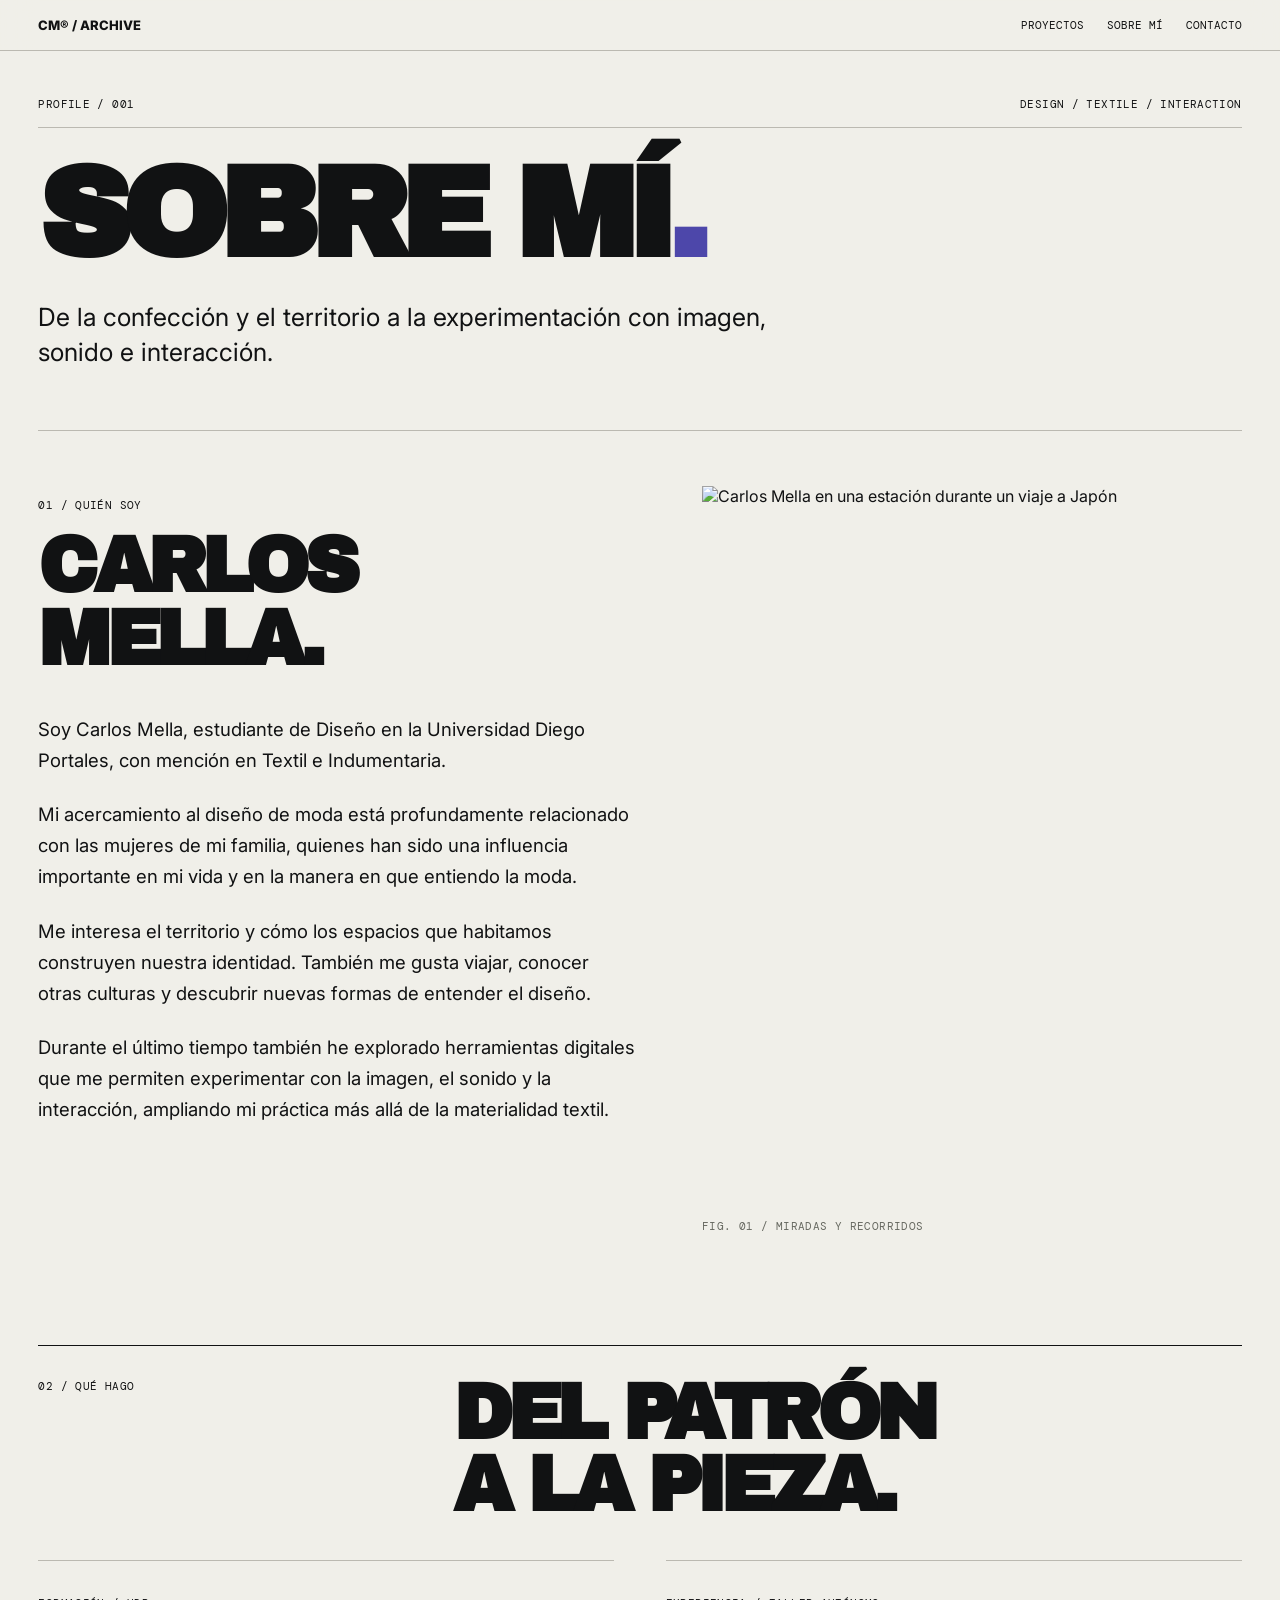
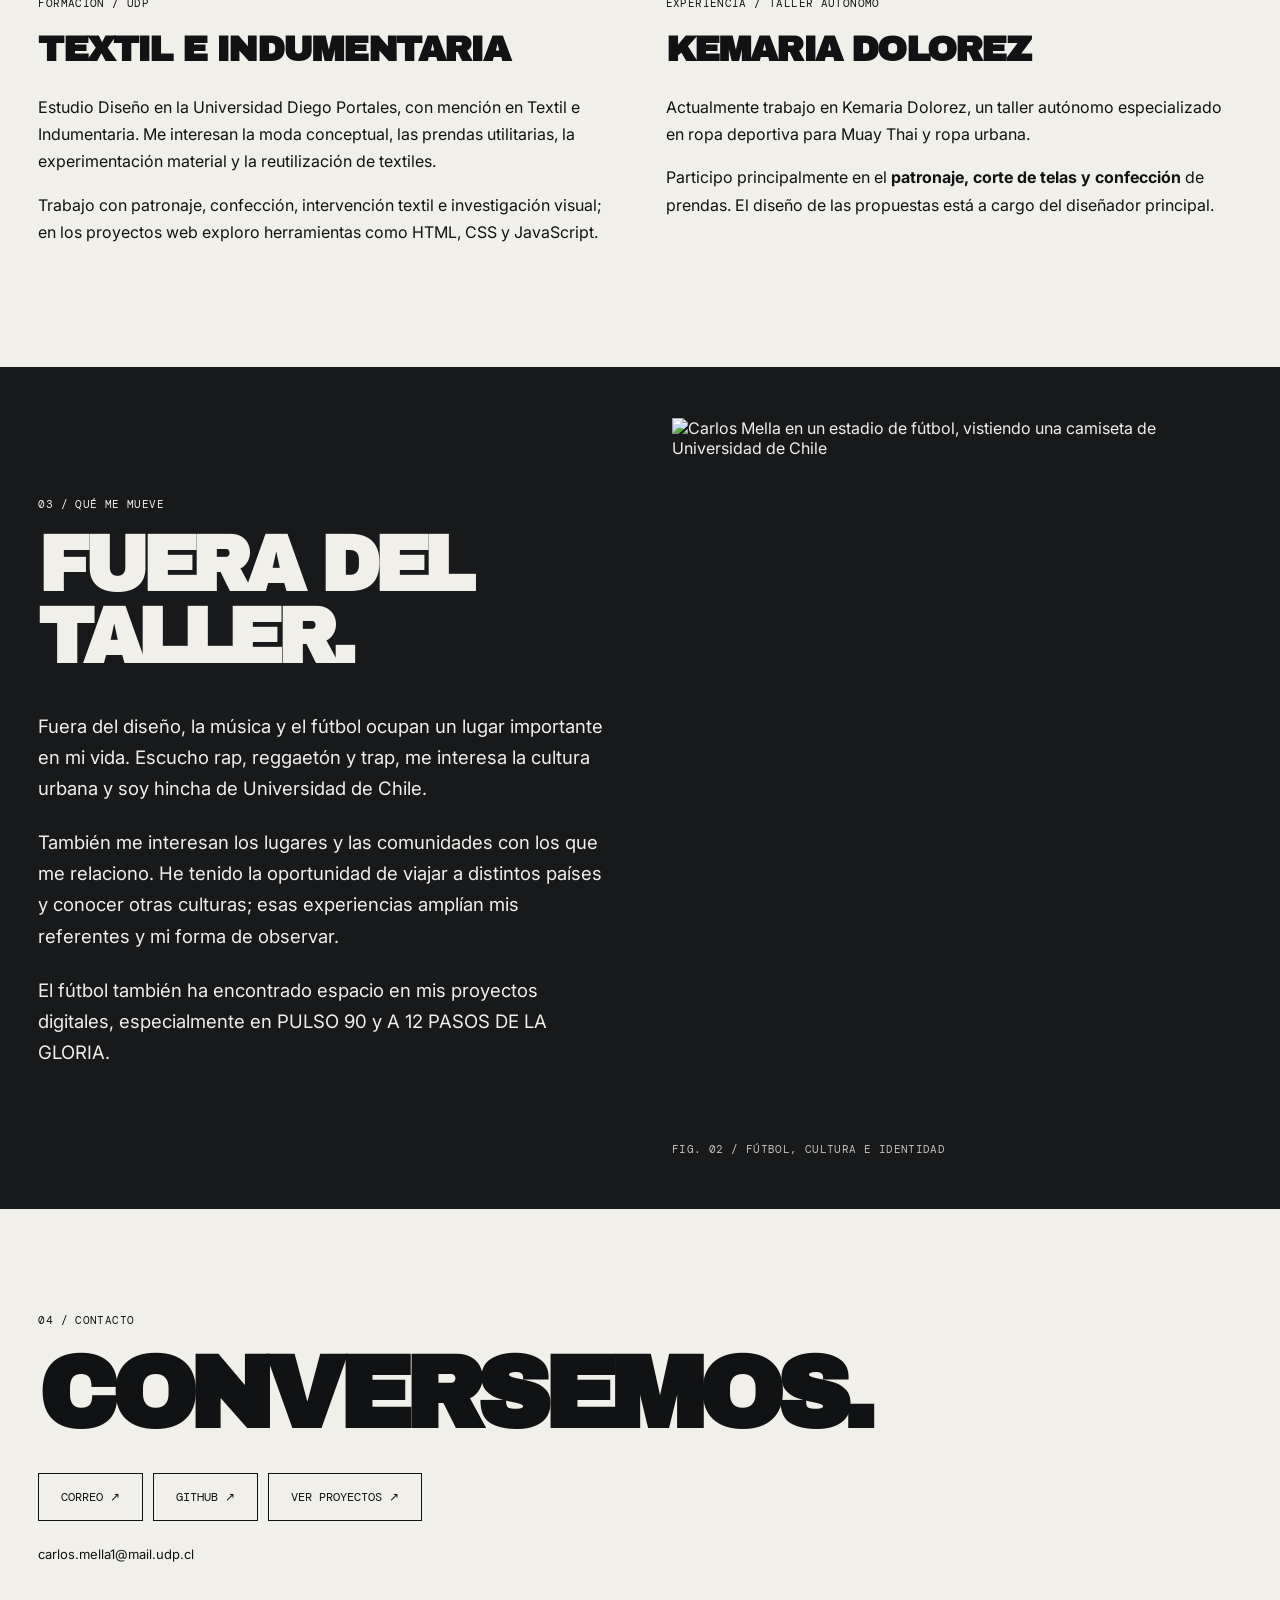
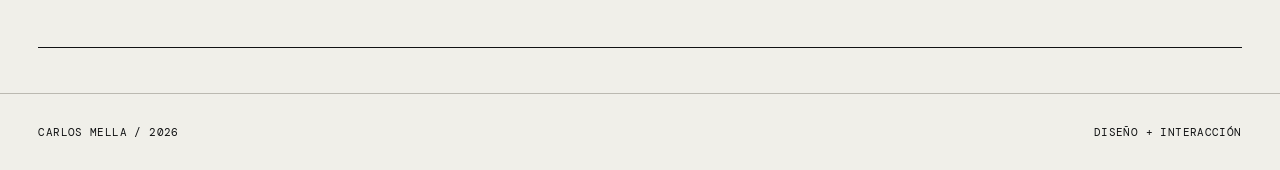
==== about.html @ 5e6cf29b "Publicación oficial del portafolio" ====
<!doctype html>
<html lang="es"><head><meta charset="utf-8"><meta name="viewport" content="width=device-width,initial-scale=1"><meta name="description" content="Carlos Mella: diseño textil, indumentaria, territorio y experimentación interactiva."><title>Sobre mí — Carlos Mella</title><link rel="stylesheet" href="style.css"></head>
<body><header class="site-nav"><a href="index.html" class="brand">CM® / ARCHIVE</a><nav><a href="index.html#proyectos">PROYECTOS</a><a href="about.html" aria-current="page">SOBRE MÍ</a><a href="index.html#contacto">CONTACTO</a></nav></header>
<main class="wrap about-layout">
 <header class="page-head about-heading"><div class="detail-kicker mono"><span>PROFILE / 001</span><span>DESIGN / TEXTILE / INTERACTION</span></div><h1>SOBRE MÍ<span class="accent-period">.</span></h1><p>De la confección y el territorio a la experimentación con imagen, sonido e interacción.</p></header>
 <section class="about-lead" aria-label="Presentación personal">
  <div class="about-copy"><p class="mono section-index">01 / QUIÉN SOY</p><h2>CARLOS<br>MELLA.</h2>
  <p>Soy Carlos Mella, estudiante de Diseño en la Universidad Diego Portales, con mención en Textil e Indumentaria.</p>
  <p>Mi acercamiento al diseño de moda está profundamente relacionado con las mujeres de mi familia, quienes han sido una influencia importante en mi vida y en la manera en que entiendo la moda.</p>
  <p>Me interesa el territorio y cómo los espacios que habitamos construyen nuestra identidad. También me gusta viajar, conocer otras culturas y descubrir nuevas formas de entender el diseño.</p>
  <p>Durante el último tiempo también he explorado herramientas digitales que me permiten experimentar con la imagen, el sonido y la interacción, ampliando mi práctica más allá de la materialidad textil.</p></div>
  <figure class="portrait portrait-main"><img src="assets/carlos-japon.jpg" alt="Carlos Mella en una estación durante un viaje a Japón" width="960" height="1280"><figcaption class="mono">FIG. 01 / MIRADAS Y RECORRIDOS</figcaption></figure>
 </section>
 <section class="about-experience" aria-label="Formación y experiencia"><div class="about-section-head"><span class="mono">02 / QUÉ HAGO</span><h2>DEL PATRÓN<br>A LA PIEZA.</h2></div>
  <div class="experience-columns"><div class="experience-block"><p class="mono">FORMACIÓN / UDP</p><h3>TEXTIL E INDUMENTARIA</h3><p>Estudio Diseño en la Universidad Diego Portales, con mención en Textil e Indumentaria. Me interesan la moda conceptual, las prendas utilitarias, la experimentación material y la reutilización de textiles.</p><p>Trabajo con patronaje, confección, intervención textil e investigación visual; en los proyectos web exploro herramientas como HTML, CSS y JavaScript.</p></div>
  <div class="experience-block"><p class="mono">EXPERIENCIA / TALLER AUTÓNOMO</p><h3>KEMARIA DOLOREZ</h3><p>Actualmente trabajo en Kemaria Dolorez, un taller autónomo especializado en ropa deportiva para Muay Thai y ropa urbana.</p><p>Participo principalmente en el <strong>patronaje, corte de telas y confección</strong> de prendas. El diseño de las propuestas está a cargo del diseñador principal.</p></div></div>
 </section>
 <section class="about-interests" aria-label="Intereses personales"><div class="about-interests-text"><p class="mono">03 / QUÉ ME MUEVE</p><h2>FUERA DEL<br>TALLER.</h2>
 <p>Fuera del diseño, la música y el fútbol ocupan un lugar importante en mi vida. Escucho rap, reggaetón y trap, me interesa la cultura urbana y soy hincha de Universidad de Chile.</p>
 <p>También me interesan los lugares y las comunidades con los que me relaciono. He tenido la oportunidad de viajar a distintos países y conocer otras culturas; esas experiencias amplían mis referentes y mi forma de observar.</p>
 <p>El fútbol también ha encontrado espacio en mis proyectos digitales, especialmente en PULSO 90 y A 12 PASOS DE LA GLORIA.</p></div>
 <figure class="portrait portrait-stadium"><img src="assets/carlos-estadio.jpg" alt="Carlos Mella en un estadio de fútbol, vistiendo una camiseta de Universidad de Chile" width="960" height="1280"><figcaption class="mono">FIG. 02 / FÚTBOL, CULTURA E IDENTIDAD</figcaption></figure></section>
 <section class="about-contact" aria-label="Contacto"><p class="mono">04 / CONTACTO</p><h2>CONVERSEMOS.</h2><div class="contact-links"><a href="mailto:carlos.mella1@mail.udp.cl">CORREO ↗</a><a href="https://github.com/CharlesDiner0" target="_blank" rel="noopener noreferrer">GITHUB ↗</a><a href="index.html#proyectos">VER PROYECTOS ↗</a></div><p class="contact-address">carlos.mella1@mail.udp.cl</p></section>
 </main><footer class="mono"><span>CARLOS MELLA / 2026</span><span>DISEÑO + INTERACCIÓN</span></footer><script src="script.js" defer></script></body></html>
---- style.css ----
@import url('https://fonts.googleapis.com/css2?family=Archivo+Black&family=DM+Mono:wght@400;500&family=Inter:wght@400;500;600;700&display=swap');
:root{--paper:#f0efe9;--ink:#111213;--line:#bbb9b1;--violet:#4d47aa;--muted:#666860}*{box-sizing:border-box}html{scroll-behavior:smooth}body{margin:0;background:var(--paper);color:var(--ink);font-family:Inter,Arial,sans-serif}a{color:inherit}button{font:inherit;cursor:pointer}.mono{font:11px/1.5 'DM Mono',monospace;letter-spacing:.035em;text-transform:uppercase}.site-nav{position:sticky;top:0;z-index:60;background:rgba(240,239,233,.96);backdrop-filter:blur(16px);border-bottom:1px solid var(--line);display:flex;align-items:center;justify-content:space-between;gap:20px;padding:16px 3vw}.brand{text-decoration:none;font-weight:800;font-size:13px}.site-nav nav{display:flex;gap:23px}.site-nav nav a{text-decoration:none; font:11px 'DM Mono',monospace;text-transform:uppercase}.site-nav a:hover{color:var(--violet)}.wrap{width:min(1500px,94vw);margin:auto}.topline{display:flex;justify-content:space-between;gap:15px;border-bottom:1px solid var(--line);padding:20px 0}.hero-name{font-family:'Archivo Black',Impact,sans-serif;font-size:clamp(80px,17.1vw,290px);line-height:.8;letter-spacing:-.09em;margin:32px 0 28px;overflow:hidden}.hero-name span{display:block}.hero-name .second{margin-left:12vw}.hero-bottom{display:grid;grid-template-columns:1fr 1fr;gap:24px;align-items:end;padding:8px 0 40px}.hero-bottom h2{max-width:530px;font-size:clamp(22px,3vw,42px);line-height:1.06;letter-spacing:-.05em;margin:0}.hero-bottom p{font-size:13px;max-width:350px;line-height:1.6;margin:0 0 0 auto}.hero-visual{height:min(66vw,660px);min-height:350px;background:#111915;position:relative;overflow:hidden}.hero-visual img{width:100%;height:100%;object-fit:cover;object-position:center 45%;filter:contrast(1.05)}.visual-tag{position:absolute;bottom:18px;left:18px;color:white;background:rgba(17,18,19,.82);padding:12px 14px}.visual-tag a{display:block;text-decoration:none;margin-top:8px;font-size:19px;font-weight:700}.section-head{border-top:1px solid var(--ink);padding:16px 0 18px;display:flex;align-items:center;justify-content:space-between;gap:15px}.section-head h2{margin:0;font-family:'Archivo Black',Impact,sans-serif;font-size:clamp(38px,8vw,105px);letter-spacing:-.075em;line-height:.95}.work{padding:95px 0}.filters{display:flex;gap:8px;flex-wrap:wrap;margin:18px 0 30px}.filter{background:transparent;border:1px solid var(--ink);padding:10px 16px;text-transform:uppercase;font:11px 'DM Mono',monospace}.filter[aria-pressed=true],.filter:hover{background:var(--ink);color:var(--paper)}.project-grid{display:grid;grid-template-columns:repeat(6,1fr);gap:14px}.project-card{grid-column:span 2;display:flex;flex-direction:column;min-width:0;border:1px solid var(--line);background:#e4e2da}.project-card:nth-child(1),.project-card:nth-child(2){grid-column:span 3}.project-card[hidden]{display:none}.project-image{aspect-ratio:1.35;background:#111;overflow:hidden;position:relative}.project-image img{width:100%;height:100%;object-fit:cover;transition:transform .5s ease}.project-card:hover .project-image img{transform:scale(1.035)}.project-image.placeholder{display:grid;place-items:center;position:relative;overflow:hidden;background:#111a1c;color:#ecece5}.project-image.placeholder::before{content:'';position:absolute;inset:0;background:repeating-linear-gradient(0deg,transparent 0 14px,rgba(255,255,255,.06) 14px 15px),repeating-linear-gradient(90deg,transparent 0 38px,rgba(255,255,255,.05) 38px 39px)}.project-image.placeholder strong{z-index:1;font-family:'Archivo Black';font-size:clamp(25px,4vw,65px);letter-spacing:-.065em;text-align:center;padding:20px}.project-card[data-type=material] .project-image{aspect-ratio:1.2}.project-image img[src*=shigoto],.project-image img[src*='001']{object-position:center 27%}.project-info{padding:18px;display:flex;flex-direction:column;flex:1;gap:10px}.project-info h3{font-family:'Archivo Black';font-size:clamp(20px,3vw,34px);letter-spacing:-.055em;line-height:1.05;margin:0}.project-info p:not(.mono){font-size:13px;line-height:1.5;max-width:420px}.card-actions{display:flex;flex-wrap:wrap;gap:14px;margin-top:auto;padding-top:12px}.card-actions a,.card-actions button{border:0;background:transparent;text-decoration:underline;text-underline-offset:4px;padding:0;font:11px 'DM Mono',monospace;text-transform:uppercase}.card-actions a:hover,.card-actions button:hover{color:var(--violet)}.statement{background:#111213;color:var(--paper);padding:95px 3vw}.statement-inner{max-width:1450px;margin:auto}.statement h2{font-family:'Archivo Black';font-size:clamp(40px,8.5vw,138px);letter-spacing:-.085em;line-height:.98;margin:25px 0 40px}.statement p{max-width:650px;line-height:1.65;font-size:clamp(16px,2vw,23px)}.statement a{display:inline-block;margin-top:18px;padding:14px 20px;border:1px solid #aaa;text-decoration:none;font:11px 'DM Mono',monospace}.statement a:hover{background:var(--paper);color:var(--ink)}footer{padding:30px 3vw;display:flex;justify-content:space-between;border-top:1px solid var(--line)}.modal{position:fixed;inset:0;z-index:100;background:rgba(13,13,14,.75);display:none;align-items:center;justify-content:center;padding:25px}.modal[aria-hidden=false]{display:flex}.modal-box{background:var(--paper);width:min(830px,100%);max-height:90vh;overflow:auto;padding:24px;position:relative}.modal-close{position:absolute;right:20px;top:18px;border:1px solid black;background:transparent;padding:5px 12px}.modal-box h2{font-family:'Archivo Black';font-size:clamp(35px,6vw,80px);line-height:1;letter-spacing:-.07em;padding-right:42px}.modal-box img{width:100%;max-height:360px;object-fit:cover}.modal-box p{line-height:1.6}.modal-box .link{display:inline-block;margin:15px 20px 10px 0}.page-head{padding:60px 0 30px;border-bottom:1px solid var(--line)}.page-head h1{font-family:'Archivo Black';letter-spacing:-.075em;font-size:clamp(56px,11vw,165px);line-height:.92;max-width:1300px;margin:15px 0}.page-head p{max-width:670px;font-size:clamp(17px,2vw,25px);line-height:1.4}.page-hero{width:100%;max-height:760px;object-fit:contain;background:#151719;margin:40px 0}.page-columns{display:grid;grid-template-columns:1fr 1fr;gap:40px;padding:25px 0 80px}.page-columns h2{font-family:'Archivo Black';font-size:clamp(25px,4vw,45px);letter-spacing:-.05em}.page-columns p{max-width:600px;line-height:1.7}.project-gallery{display:grid;grid-template-columns:repeat(2,minmax(0,1fr));gap:12px;margin:20px 0 100px}.project-gallery img{width:100%;height:100%;max-height:630px;object-fit:cover}.project-gallery img:first-child{grid-column:span 2}.pill-link{display:inline-block;padding:12px 16px;border:1px solid var(--ink);text-decoration:none;margin:6px 8px 6px 0;font:11px 'DM Mono',monospace}.pill-link:hover{background:var(--ink);color:var(--paper)}.missing{background:#deddd6;border:1px dashed #777;padding:20px;margin:20px 0;font:12px/1.6 'DM Mono',monospace}.about-pic{background:#111;min-height:250px;display:flex;align-items:center;justify-content:center;color:white}.about-pic img{max-height:600px;width:100%;object-fit:cover}@media(max-width:800px){.hero-name{font-size:18vw}.hero-name .second{margin-left:0}.hero-bottom{grid-template-columns:1fr}.hero-bottom p{margin:0}.project-card,.project-card:nth-child(1),.project-card:nth-child(2){grid-column:span 3}.page-columns{grid-template-columns:1fr}.site-nav nav{gap:12px}}@media(max-width:540px){.project-card,.project-card:nth-child(1),.project-card:nth-child(2){grid-column:span 6}.hero-name{font-size:18.5vw}.hero-visual{min-height:280px;height:76vw}.project-gallery{grid-template-columns:1fr}.project-gallery img:first-child{grid-column:span 1}.site-nav{padding:14px 4vw}.site-nav nav a{font-size:9px}.statement{padding:75px 4vw}.project-image{aspect-ratio:1.35}}@media(prefers-reduced-motion:reduce){*,*::before,*::after{scroll-behavior:auto!important;transition:none!important;animation:none!important}}

/* ========== V2 — SISTEMA EDITORIAL / AJUSTES ========== */
html{scroll-padding-top:76px}
.site-nav{padding-block:17px}
.hero-name{font-size:clamp(72px,13.1vw,205px);line-height:.83;letter-spacing:-.085em;margin:25px 0 26px}
.hero-name .second{margin-left:8vw}
.hero-bottom{padding-bottom:26px}
.hero-visual{height:clamp(320px,48vw,575px)}
.hero-visual img{object-fit:cover;object-position:center 38%}
.work{padding-top:70px}
.project-grid{grid-template-columns:repeat(12,minmax(0,1fr));gap:16px}
.project-card,.project-card:nth-child(1),.project-card:nth-child(2){grid-column:span 6}
.project-card:nth-child(1){grid-column:span 12;display:grid;grid-template-columns:minmax(0,1.45fr) minmax(280px,.55fr);min-height:430px}
.project-card:nth-child(1) .project-image{aspect-ratio:auto;height:100%}
.project-card:nth-child(1) .project-info{justify-content:end;padding:28px}
.project-card:nth-child(1) h3{font-size:clamp(35px,5.5vw,78px)}
.project-card:nth-child(3){grid-column:span 6}
.project-card:nth-child(4),.project-card:nth-child(5){grid-column:span 6}
.project-card .project-image{aspect-ratio:1.65}
.project-card .project-image img{object-fit:cover;object-position:center center}
.project-card:nth-child(3) .project-image img{object-fit:contain;background:#08131a;object-position:center}
.project-card[data-type=material] .project-image{aspect-ratio:1.45}
.project-card[data-type=material] .project-image img{object-position:center 18%}
.project-info{padding:22px;min-height:210px;background:#ebe9e2;border-top:1px solid var(--line)}
.project-info h3{font-size:clamp(23px,3vw,43px)}
.project-card:nth-child(1) .project-info{border-top:none;border-left:1px solid var(--line)}
.project-info p:not(.mono){margin:0}
.project-grid[data-view=material] .project-card[data-type=material]{grid-column:span 6}
.project-grid[data-view=digital] .project-card:nth-child(1){grid-column:span 12}
.page-head{padding-top:45px}
.page-head h1{font-size:clamp(48px,9vw,142px);line-height:.94}
.project-detail .page-head{border-bottom:0}
.detail-kicker{display:flex;justify-content:space-between;border-bottom:1px solid var(--line);padding-bottom:14px;gap:14px}
.project-detail .page-head>p{max-width:840px}
.project-feature{margin:10px 0 70px;background:#11191c;overflow:hidden}
.project-feature img{display:block;width:100%;height:auto;max-height:790px;object-fit:contain}
.media-note{display:block;padding:12px 20px;color:#b9b8b0;background:#11191c;font-size:10px}
.accent-period{color:var(--violet)}
.detail-intro{display:grid;grid-template-columns:1fr 1fr;gap:6vw;padding:30px 0 100px;border-top:1px solid var(--ink)}
.detail-intro h2,.record-title h2{font-family:'Archivo Black',Impact,sans-serif;font-size:clamp(33px,5vw,74px);letter-spacing:-.065em;line-height:1.06;margin:20px 0}
.detail-intro>div:last-child{padding-top:28px}
.detail-intro p:not(.mono),.record-body p{font-size:clamp(15px,1.4vw,20px);line-height:1.65;margin:0 0 18px}
.detail-links{display:flex;gap:8px;flex-wrap:wrap;margin-top:24px}
.record-section{background:#181a1b;color:var(--paper);margin:0 calc(-3vw) 36px;padding:54px 3vw 75px;display:grid;grid-template-columns:.9fr 1.1fr;gap:5vw}
.record-section .record-body{padding-top:20px}
.video-slot{display:flex;flex-direction:column;align-items:flex-start;justify-content:space-between;gap:38px;min-height:220px;background:#222528;color:#ebebe5;border:1px solid #777a74;padding:22px;margin:20px 0}
.video-slot span:last-child{font-size:13px;color:#c8c6c0;line-height:1.5}
.record-section .video-slot{border-color:#71716e}
.next-project{display:flex;justify-content:space-between;gap:15px;padding:20px 0 65px;border-top:1px solid var(--line);font:12px 'DM Mono',monospace}
.next-project a{text-decoration:none}.next-project a:hover{text-decoration:underline}
@media(max-width:900px){.hero-name{font-size:14vw}.hero-name .second{margin-left:0}.project-card:nth-child(1){grid-template-columns:1fr;min-height:0}.project-card:nth-child(1) .project-image{height:auto;aspect-ratio:1.65}.project-card:nth-child(1) .project-info{border-left:0;border-top:1px solid var(--line)}.project-card:nth-child(1) h3{font-size:clamp(25px,5vw,50px)}.detail-intro,.record-section{grid-template-columns:1fr}.detail-intro>div:last-child{padding-top:0}}
@media(max-width:630px){.hero-name{font-size:16.2vw;margin-top:23px}.hero-bottom h2{font-size:clamp(23px,7vw,38px)}.hero-visual{height:75vw;min-height:250px}.project-grid{grid-template-columns:1fr}.project-card,.project-card:nth-child(1),.project-card:nth-child(2),.project-card:nth-child(3),.project-card:nth-child(4),.project-card:nth-child(5),.project-grid[data-view=material] .project-card[data-type=material]{grid-column:span 1}.project-card:nth-child(1) .project-image{aspect-ratio:1.3}.project-card .project-image{aspect-ratio:1.5}.project-card:nth-child(3) .project-image img{object-fit:contain}.detail-kicker{flex-direction:column}.record-section{margin-inline:-3.2vw;padding:35px 4vw}.detail-intro{padding-bottom:65px}.next-project{flex-wrap:wrap}}
/* Garantiza que el filtro oculte incluso la tarjeta editorial destacada */
.project-card[hidden]{display:none!important}

/* V3 — fotografía auténtica + tipografía legible para DOS REALIDADES */
.project-card:nth-child(1){display:flex;flex-direction:column;grid-column:span 12;min-height:0}
.project-card:nth-child(1) .project-image{height:auto;aspect-ratio:2.07;min-height:0;width:100%;background:#141414}
.project-card:nth-child(1) .project-image img{width:100%;height:100%;object-fit:contain;object-position:center;background:#151515}
.project-card:nth-child(1) .project-info{width:100%;border-left:0;border-top:1px solid var(--line);padding:26px 30px 30px;min-height:0}
.project-card:nth-child(1) .project-info h3{font-size:clamp(34px,6.5vw,92px);letter-spacing:-.06em;line-height:1;overflow-wrap:normal;word-break:normal}
.project-card:nth-child(1) .project-info p:not(.mono){max-width:740px}
.project-card:nth-child(2) .project-image img{object-fit:contain;object-position:center;background:#10151c}
@media(max-width:630px){.project-card:nth-child(1) .project-image{aspect-ratio:1.5}.project-card:nth-child(1) .project-image img{object-fit:cover;object-position:center}.project-card:nth-child(1) .project-info{padding:20px}.project-card:nth-child(1) .project-info h3{font-size:clamp(28px,8.5vw,58px)}}

/* V4 — ABOUT / IDENTIDAD, TRAYECTORIA, INTERESES Y DOS FOTOGRAFÍAS */
.about-layout{padding-bottom:45px}
.about-heading{padding-bottom:35px}
.about-heading .detail-kicker{border-bottom:1px solid var(--line)}
.about-heading h1{font-size:clamp(62px,10vw,150px);margin:27px 0 18px}
.about-heading>p{max-width:800px}
.about-lead{display:grid;grid-template-columns:minmax(0,1fr) minmax(0,.9fr);gap:clamp(25px,5vw,88px);padding:55px 0 110px;align-items:start}
.about-copy h2,.about-section-head h2,.about-interests h2,.about-contact h2{font-family:'Archivo Black',Impact,sans-serif;letter-spacing:-.075em;line-height:.94;margin:18px 0 38px;font-size:clamp(45px,6vw,95px)}
.about-copy p:not(.mono),.about-interests p:not(.mono){font-size:clamp(16px,1.45vw,20px);line-height:1.68;max-width:650px;margin:0 0 23px}
.portrait{margin:0;min-width:0}
.portrait img{display:block;width:100%;height:auto;max-height:790px;object-fit:cover;object-position:center}
.portrait figcaption{padding-top:13px;color:var(--muted)}
.about-experience{border-top:1px solid var(--ink);padding:32px 0 105px}
.about-section-head{display:grid;grid-template-columns:1fr 2fr;gap:20px;align-items:start}
.about-section-head h2{margin-top:0}
.experience-columns{display:grid;grid-template-columns:1fr 1fr;gap:clamp(20px,4vw,70px)}
.experience-block{border-top:1px solid var(--line);padding:23px 0 0}
.experience-block h3{font-family:'Archivo Black',Impact,sans-serif;line-height:1.1;letter-spacing:-.05em;font-size:clamp(23px,2.8vw,41px);margin:18px 0 25px}
.experience-block p:not(.mono){max-width:600px;font-size:16px;line-height:1.7}
.about-interests{background:#18191a;color:var(--paper);display:grid;grid-template-columns:1fr 1fr;gap:clamp(25px,5vw,85px);margin:0 -3vw;padding:clamp(28px,4vw,65px) 3vw;align-items:center}
.about-interests h2{margin-bottom:36px}
.about-interests .portrait-stadium img{max-height:710px;object-position:center 36%}
.about-interests .portrait figcaption{color:#c3c1bc}
.about-contact{padding:92px 0 72px;border-bottom:1px solid var(--ink)}
.about-contact h2{font-size:clamp(45px,8vw,112px);margin-bottom:30px}
.contact-links{display:flex;gap:10px;flex-wrap:wrap}
.contact-links a{font:12px 'DM Mono',monospace;text-decoration:none;border:1px solid var(--ink);padding:15px 22px;transition:background .15s,color .15s}
.contact-links a:hover{background:var(--ink);color:var(--paper)}
.contact-address{font-size:13px;margin-top:25px}
/* Llevar los anclajes justo bajo la barra sticky. */
#proyectos,#contacto{scroll-margin-top:75px}
@media(max-width:850px){.about-lead,.about-interests{grid-template-columns:1fr}.about-lead{gap:30px;padding:30px 0 70px}.portrait-main{max-width:650px}.about-section-head{grid-template-columns:1fr}.about-section-head h2{margin:6px 0 30px}.about-interests .portrait{width:min(100%,630px)} }
@media(max-width:600px){.experience-columns{grid-template-columns:1fr}.about-experience{padding-bottom:65px}.about-interests{padding:35px 4vw;margin-inline:-3.2vw}.about-contact{padding:60px 0 50px}.about-heading h1{font-size:clamp(55px,14vw,85px)}.portrait img{max-height:none}}


/* V5 — Slide Up Reveal: componente de texto adaptado de 21st.dev/@satoriui (MIT). */
.hero-name .slide-reveal-mask{display:block;overflow:hidden;line-height:1.02;padding-bottom:.04em;margin-bottom:-.04em}
.hero-name .slide-reveal-mask > span{display:block;will-change:transform,opacity}
@media(prefers-reduced-motion:reduce){.hero-name .slide-reveal-mask>span{will-change:auto}}
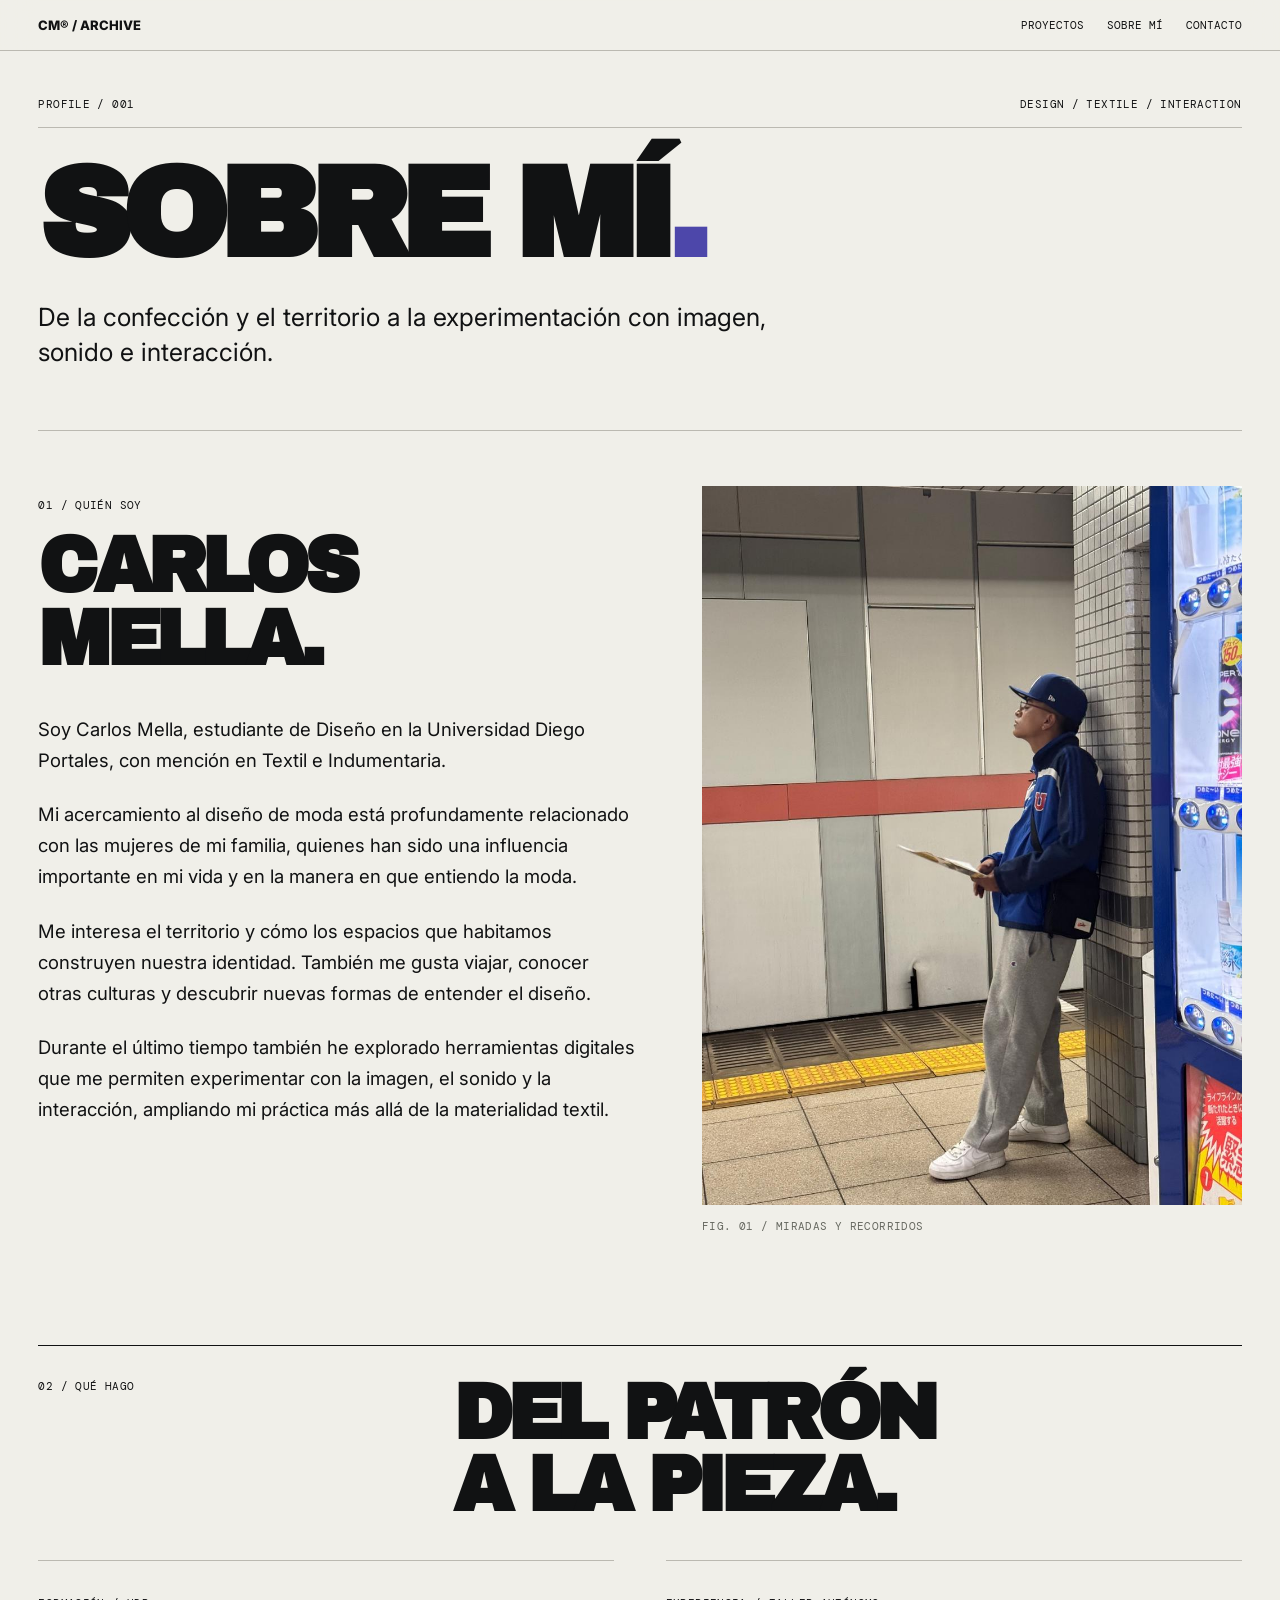
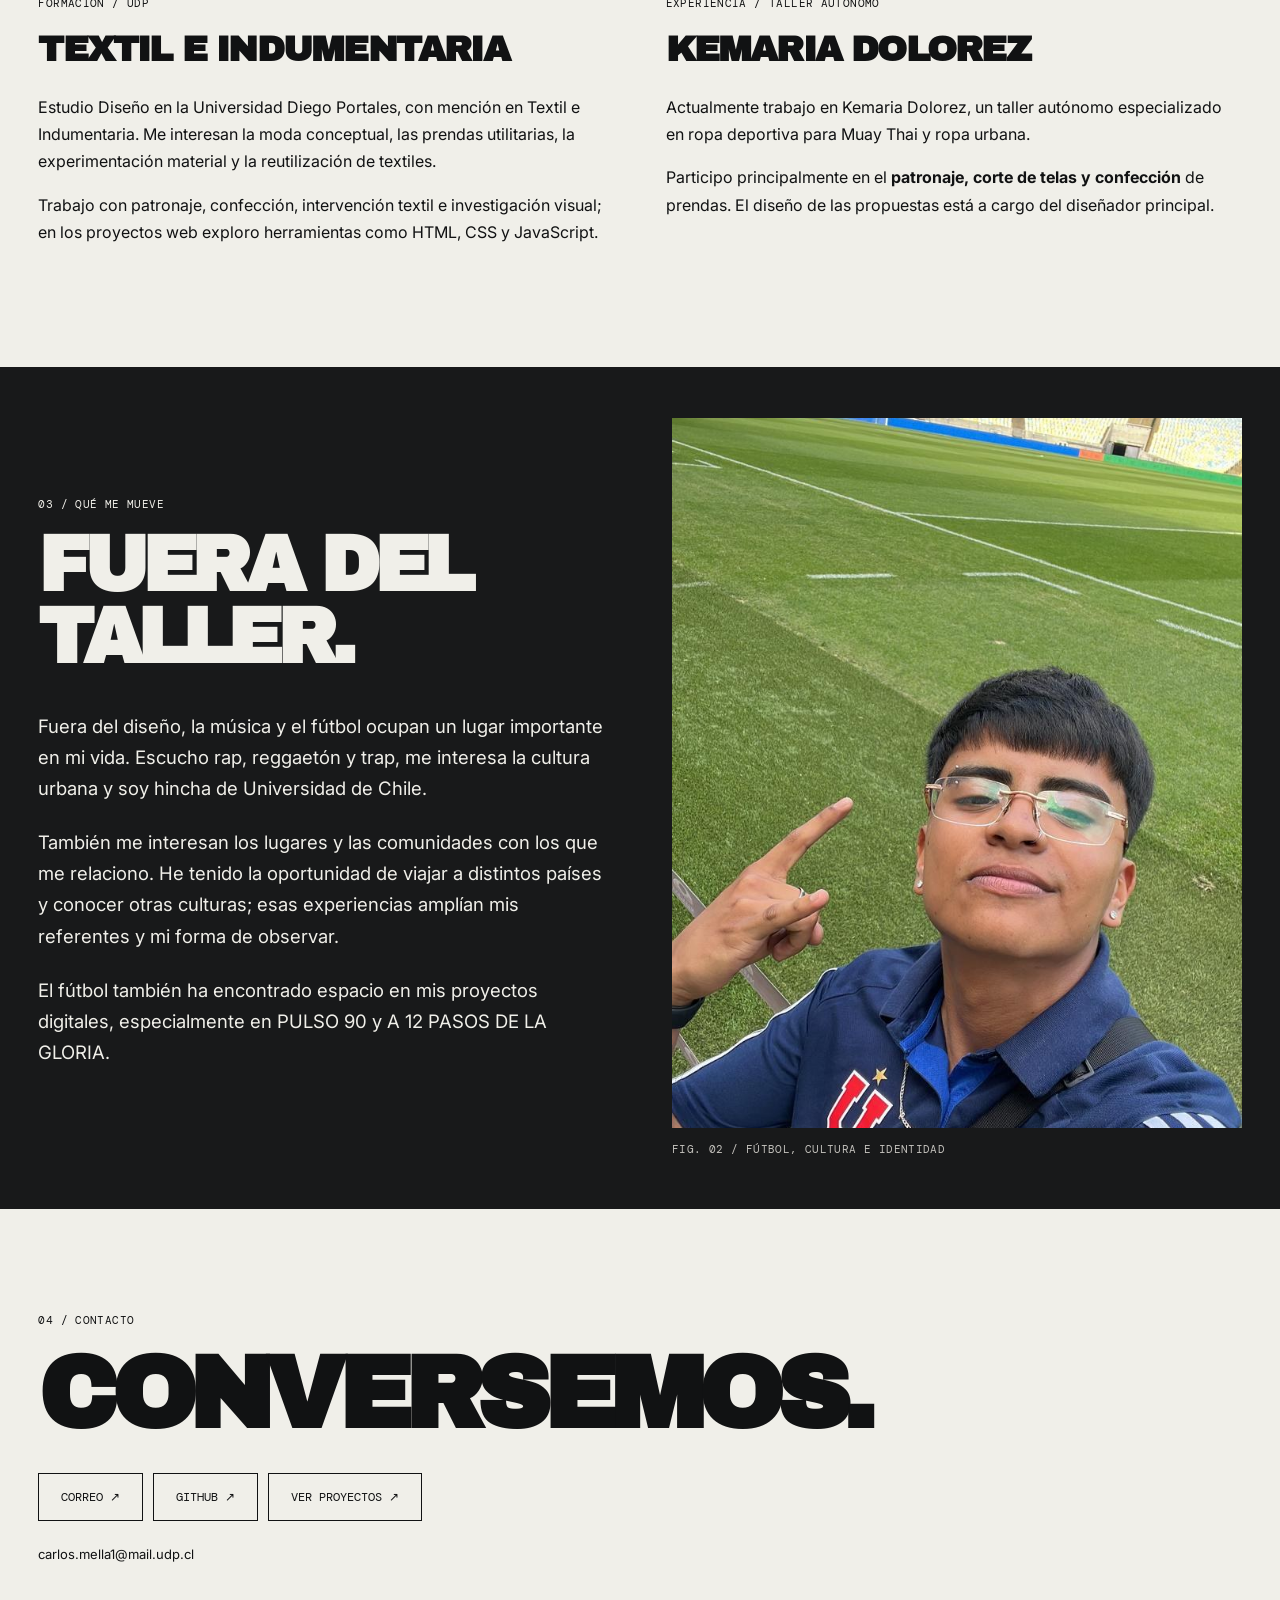
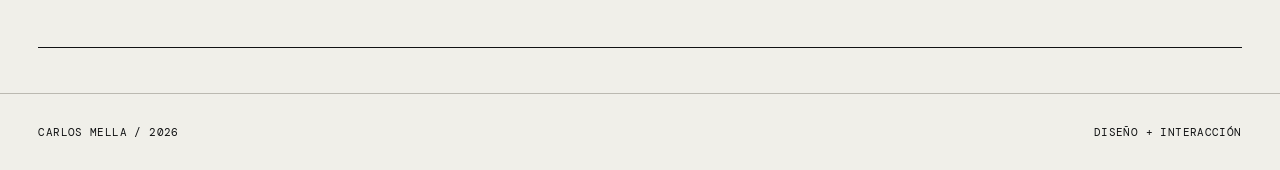
==== commit 62c63a6e: "Add files via upload" ====
--- a/about.html
+++ b/about.html
@@ -1,5 +1,5 @@
 <!doctype html>
-<html lang="es"><head><meta charset="utf-8"><meta name="viewport" content="width=device-width,initial-scale=1"><meta name="description" content="Carlos Mella: diseño textil, indumentaria, territorio y experimentación interactiva."><title>Sobre mí — Carlos Mella</title><link rel="stylesheet" href="style.css"></head>
+<html lang="es"><head><meta charset="utf-8"><meta name="viewport" content="width=device-width,initial-scale=1"><meta name="description" content="Carlos Mella: diseño textil, indumentaria, territorio y experimentación interactiva."><title>Sobre mí — Carlos Mella</title><link rel="stylesheet" href="style.css?v=20261124-restaurado-2"></head>
 <body><header class="site-nav"><a href="index.html" class="brand">CM® / ARCHIVE</a><nav><a href="index.html#proyectos">PROYECTOS</a><a href="about.html" aria-current="page">SOBRE MÍ</a><a href="index.html#contacto">CONTACTO</a></nav></header>
 <main class="wrap about-layout">
  <header class="page-head about-heading"><div class="detail-kicker mono"><span>PROFILE / 001</span><span>DESIGN / TEXTILE / INTERACTION</span></div><h1>SOBRE MÍ<span class="accent-period">.</span></h1><p>De la confección y el territorio a la experimentación con imagen, sonido e interacción.</p></header>
--- a/style.css
+++ b/style.css
@@ -104,3 +104,22 @@
 .hero-name .slide-reveal-mask{display:block;overflow:hidden;line-height:1.02;padding-bottom:.04em;margin-bottom:-.04em}
 .hero-name .slide-reveal-mask > span{display:block;will-change:transform,opacity}
 @media(prefers-reduced-motion:reduce){.hero-name .slide-reveal-mask>span{will-change:auto}}
+
+/* V6 — portada editorial rotativa; imágenes auténticas de los cinco proyectos. */
+.hero-carousel{isolation:isolate;background:#111719}
+.hero-slide-stack,.hero-slide{position:absolute;inset:0}
+.hero-slide{opacity:0;visibility:hidden;transition:opacity .75s ease,visibility .75s ease}
+.hero-slide.is-active{opacity:1;visibility:visible;z-index:1}
+.hero-carousel .hero-slide img{display:block;width:100%;height:100%;object-fit:cover;object-position:center center;filter:none}
+.hero-carousel .hero-slide.digital img{object-fit:contain;background:#101115}
+.hero-carousel .hero-slide.fashion img{object-fit:cover;object-position:center 27%}
+.hero-visual-bottom{position:absolute;bottom:16px;left:16px;right:16px;z-index:3;display:flex;justify-content:space-between;align-items:flex-end;gap:16px;pointer-events:none}
+.hero-carousel .visual-tag{position:static;pointer-events:auto;max-width:min(680px,65%);background:rgba(16,17,18,.88);backdrop-filter:blur(10px);color:#fff}
+.hero-carousel .visual-tag a{font-family:'Archivo Black',Impact,Arial,sans-serif;font-size:clamp(15px,2.1vw,29px);line-height:1.12;letter-spacing:-.035em}
+.hero-carousel .visual-tag small{display:block;margin-top:6px;color:#d1cecb;font-size:10px}
+.hero-controls{pointer-events:auto;background:rgba(16,17,18,.89);color:#fff;display:flex;align-items:center;padding:5px;gap:2px;flex-shrink:0}
+.hero-controls button{color:#fff;border:1px solid rgba(255,255,255,.35);background:transparent;width:39px;height:39px;display:grid;place-items:center;font-size:18px;cursor:pointer}
+.hero-controls button:hover,.hero-controls button:focus-visible{background:#eee;color:#111;outline-offset:2px}
+.hero-controls .mono{padding:0 9px;white-space:nowrap}
+@media(max-width:630px){.hero-visual-bottom{left:9px;right:9px;bottom:9px;align-items:flex-end;gap:8px}.hero-carousel .visual-tag{padding:9px;max-width:65%}.hero-carousel .visual-tag a{font-size:clamp(13px,4vw,18px)}.hero-carousel .visual-tag small{font-size:8px}.hero-controls{gap:1px;padding:3px}.hero-controls button{width:30px;height:34px;font-size:16px}.hero-controls .mono{font-size:9px;padding:0 4px}.hero-carousel .hero-slide.fashion img{object-position:center 32%}}
+@media(prefers-reduced-motion:reduce){.hero-slide{transition:none}}
